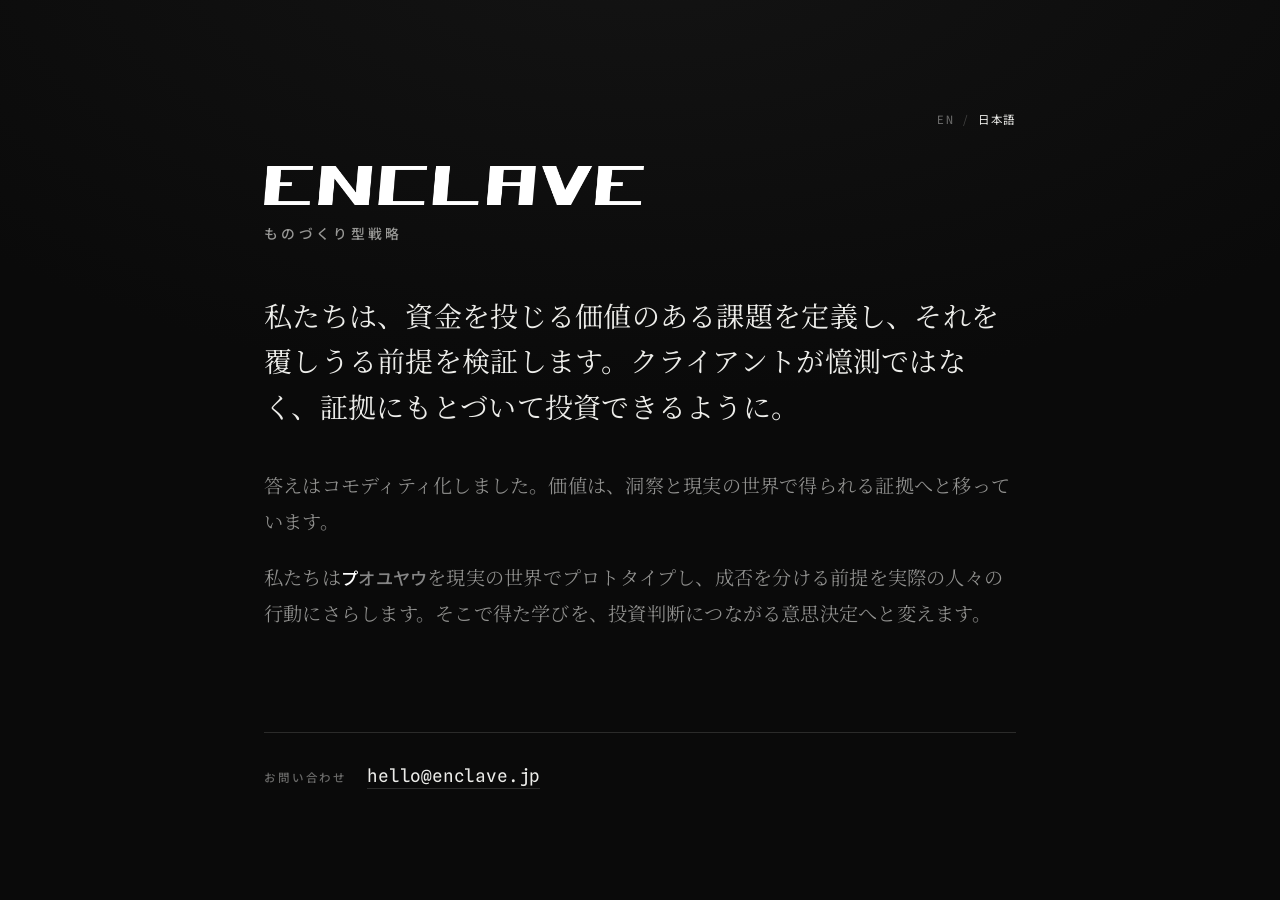
==== ja/index.html @ 2ed756b3 "Reframe the Japanese tagline around monozukuri 「つくって検証する戦略」leaned on the hiragana つくる that Japanese " ====
<!DOCTYPE html>
<html lang="ja">
<head>
  <meta charset="utf-8" />
  <meta name="viewport" content="width=device-width, initial-scale=1" />
  <title>ENCLAVE — 憶測ではなく、証拠にもとづく投資判断を</title>
  <meta name="description" content="ENCLAVEは、資金を投じる価値のある課題を定義し、それを覆しうる前提を検証します。憶測ではなく、証拠にもとづいて投資するために。" />

  <!-- Open Graph / social -->
  <meta property="og:type" content="website" />
  <meta property="og:title" content="ENCLAVE" />
  <meta property="og:description" content="憶測ではなく、証拠にもとづく投資判断を。" />
  <meta property="og:url" content="https://enclave.jp/ja/" />
  <meta property="og:image" content="https://enclave.jp/assets/enclavelogo-black.png" />
  <meta property="og:locale" content="ja_JP" />
  <meta property="og:locale:alternate" content="en" />
  <meta name="twitter:card" content="summary_large_image" />

  <link rel="canonical" href="https://enclave.jp/ja/" />
  <link rel="alternate" hreflang="en" href="https://enclave.jp/" />
  <link rel="alternate" hreflang="ja" href="https://enclave.jp/ja/" />
  <link rel="alternate" hreflang="x-default" href="https://enclave.jp/" />
  <link rel="icon" href="../favicon.svg" type="image/svg+xml" />

  <!-- Type: Fraunces / Space Grotesk / Spline Sans Mono for Latin,
       Noto Serif JP + Noto Sans JP for the Japanese copy. -->
  <link rel="preconnect" href="https://fonts.googleapis.com" />
  <link rel="preconnect" href="https://fonts.gstatic.com" crossorigin />
  <link href="https://fonts.googleapis.com/css2?family=Fraunces:ital,opsz,wght@0,9..144,340..460;1,9..144,340..460&family=Space+Grotesk:wght@500&family=Spline+Sans+Mono:wght@400;500&family=Noto+Serif+JP:wght@300;400&family=Noto+Sans+JP:wght@400;500&display=swap" rel="stylesheet" />

  <link rel="stylesheet" href="../assets/site.css" />
</head>
<body>
  <main>
    <nav class="lang" aria-label="言語">
      <a href="../" hreflang="en" lang="en">EN</a>
      <span class="sep" aria-hidden="true">/</span>
      <span class="current" aria-current="true">日本語</span>
    </nav>

    <img class="logo" src="../assets/enclavelogo-transparent-noborder.png" alt="ENCLAVE" width="1416" height="147" />
    <p class="tagline">ものづくり型戦略</p>

    <p class="lead">私たちは、資金を投じる価値のある課題を定義し、それを覆しうる前提を検証します。クライアントが憶測ではなく、証拠にもとづいて投資できるように。</p>

    <p class="support">答えはコモディティ化しました。価値は、洞察と現実の世界で得られる証拠へと移っています。</p>

    <p class="support">私たちは<span class="flap" aria-label="体験、プロダクト、提供価値、ブランド、ビジネスモデル" data-words="体験|プロダクト|提供価値|ブランド|ビジネスモデル" data-glyphs="アイウエオカキクケコサシスセソタチツテトナニヌネノハヒフヘホマミムメモヤユヨラリルレロワヲン〇◆◇■□">体験</span>を現実の世界でプロトタイプし、成否を分ける前提を実際の人々の行動にさらします。そこで得た学びを、投資判断につながる意思決定へと変えます。</p>

    <div class="contact">
      <span class="label">お問い合わせ</span>
      <a href="mailto:hello@enclave.jp">hello@enclave.jp</a>
    </div>
  </main>

  <script src="../assets/flap.js"></script>
</body>
</html>
---- assets/site.css ----
:root {
  --bg: #0a0a0a;
  --ink: #ededea;
  --ink-dim: rgba(237, 237, 234, 0.60);
  --ink-faint: rgba(237, 237, 234, 0.42);
  --rule: rgba(237, 237, 234, 0.14);
  --serif: "Fraunces", Georgia, "Times New Roman", serif;
  --sans: "Space Grotesk", "Helvetica Neue", Arial, sans-serif;
  --mono: "Spline Sans Mono", ui-monospace, "SF Mono", Menlo, monospace;
  --cjk-serif: "Noto Serif JP", "Hiragino Mincho ProN", "Yu Mincho", serif;
  --cjk-sans: "Noto Sans JP", "Hiragino Sans", "Yu Gothic", "Meiryo", sans-serif;
}

* { box-sizing: border-box; }

html { -webkit-text-size-adjust: 100%; }

body {
  margin: 0;
  min-height: 100dvh;
  display: flex;
  align-items: center;
  justify-content: center;
  padding: clamp(1.75rem, 5vw, 5rem);
  background: var(--bg);
  color: var(--ink);
  font-family: var(--serif);
  -webkit-font-smoothing: antialiased;
  text-rendering: optimizeLegibility;
  /* Faint radial lift so the black doesn't read as flat */
  background-image: radial-gradient(120% 90% at 50% -10%, #141414 0%, #0a0a0a 60%);
}

main {
  width: 100%;
  max-width: 47rem;
}

/* Language switcher — sits on the content column, not the viewport edge */
.lang {
  display: flex;
  justify-content: flex-end;
  align-items: baseline;
  gap: 0.55rem;
  margin: 0 0 clamp(1.5rem, 4vw, 2.25rem);
  font-family: var(--mono);
  font-size: 0.72rem;
  font-weight: 400;
  letter-spacing: 0.14em;
}

.lang a,
.lang .current {
  text-decoration: none;
  padding-bottom: 2px;
  border-bottom: 1px solid transparent;
}

.lang .current {
  color: var(--ink);
}

.lang a {
  color: var(--ink-faint);
  transition: color 160ms ease, border-color 160ms ease;
}

.lang a:hover,
.lang a:focus-visible {
  color: var(--ink);
  border-bottom-color: var(--rule);
}

.lang a:focus-visible {
  outline: 2px solid rgba(237, 237, 234, 0.6);
  outline-offset: 4px;
  border-radius: 1px;
}

.lang .sep {
  color: rgba(237, 237, 234, 0.24);
}

.lang :lang(ja) {
  font-family: var(--cjk-sans);
  letter-spacing: 0.06em;
}

.logo {
  display: block;
  width: clamp(230px, 44vw, 380px);
  height: auto;
  margin: 0 0 clamp(0.85rem, 2vw, 1.1rem);
}

.tagline {
  margin: 0 0 clamp(2.25rem, 5vw, 3.25rem);
  font-family: var(--sans);
  font-weight: 500;
  font-size: clamp(0.7rem, 0.66rem + 0.2vw, 0.82rem);
  letter-spacing: 0.2em;
  text-transform: uppercase;
  color: rgba(237, 237, 234, 0.62);
}

.lead {
  margin: 0;
  font-optical-sizing: auto;
  font-weight: 430;
  font-size: clamp(1.45rem, 1.1rem + 1.5vw, 2rem);
  line-height: 1.35;
  letter-spacing: -0.016em;
  color: var(--ink);
  text-wrap: pretty;
}

.support {
  margin: clamp(1.75rem, 3.5vw, 2.4rem) 0 0;
  font-weight: 380;
  font-size: clamp(1rem, 0.92rem + 0.5vw, 1.2rem);
  line-height: 1.55;
  letter-spacing: -0.006em;
  color: var(--ink-dim);
  text-wrap: pretty;
}

.support + .support {
  margin-top: clamp(1rem, 2vw, 1.3rem);
}

/* Exotic-ASCII scramble cycling word */
.flap {
  color: #fff;
  font-family: var(--mono);
  font-weight: 500;
  font-size: 0.9em;
  letter-spacing: 0;
  white-space: nowrap;
}
.flap .cell {
  display: inline-block;
  width: var(--cell-w, 1ch);
  text-align: center;
  vertical-align: baseline;
}
.flap .cell.scrambling {
  color: rgba(255, 255, 255, 0.5);
}

.contact {
  margin-top: clamp(2.75rem, 6vw, 4rem);
  padding-top: clamp(1.5rem, 3vw, 2rem);
  border-top: 1px solid var(--rule);
  font-family: var(--mono);
  display: flex;
  flex-wrap: wrap;
  align-items: baseline;
  gap: 0.5rem 1.25rem;
}

.contact .label {
  font-size: 0.72rem;
  font-weight: 500;
  letter-spacing: 0.18em;
  text-transform: uppercase;
  color: var(--ink-faint);
}

.contact a {
  font-size: clamp(0.95rem, 0.9rem + 0.3vw, 1.1rem);
  font-weight: 400;
  letter-spacing: -0.01em;
  color: var(--ink);
  text-decoration: none;
  border-bottom: 1px solid var(--rule);
  padding-bottom: 2px;
  transition: border-color 160ms ease, color 160ms ease;
}

.contact a:hover,
.contact a:focus-visible {
  color: #fff;
  border-color: rgba(237, 237, 234, 0.7);
}

.contact a:focus-visible {
  outline: 2px solid rgba(237, 237, 234, 0.6);
  outline-offset: 4px;
  border-radius: 1px;
}

@media (max-width: 30rem) {
  .contact { flex-direction: column; gap: 0.4rem; }
}

/* ---- Japanese ----------------------------------------------------------
   Latin faces stay first in each stack (the logo alt, the email, "EN"),
   with the Noto JP faces picking up every CJK codepoint behind them.
   CJK needs looser leading, no negative tracking, and full-width scramble
   cells instead of the half-width 1ch the mono face gives Latin. */
html[lang="ja"] {
  --serif: "Fraunces", "Noto Serif JP", Georgia, serif;
  --sans: "Space Grotesk", "Noto Sans JP", "Helvetica Neue", Arial, sans-serif;
  --mono: "Spline Sans Mono", "Noto Sans JP", ui-monospace, Menlo, monospace;
  --cell-w: 1em;
}

html[lang="ja"] .tagline {
  font-size: clamp(0.74rem, 0.7rem + 0.2vw, 0.86rem);
  letter-spacing: 0.24em;
}

html[lang="ja"] .lead {
  font-weight: 400;
  font-size: clamp(1.3rem, 1rem + 1.3vw, 1.75rem);
  line-height: 1.62;
  letter-spacing: 0.01em;
  line-break: strict;
}

html[lang="ja"] .support {
  font-weight: 350;
  line-height: 1.85;
  letter-spacing: 0.012em;
  line-break: strict;
}

html[lang="ja"] .contact .label {
  font-family: var(--cjk-sans);
  letter-spacing: 0.16em;
}
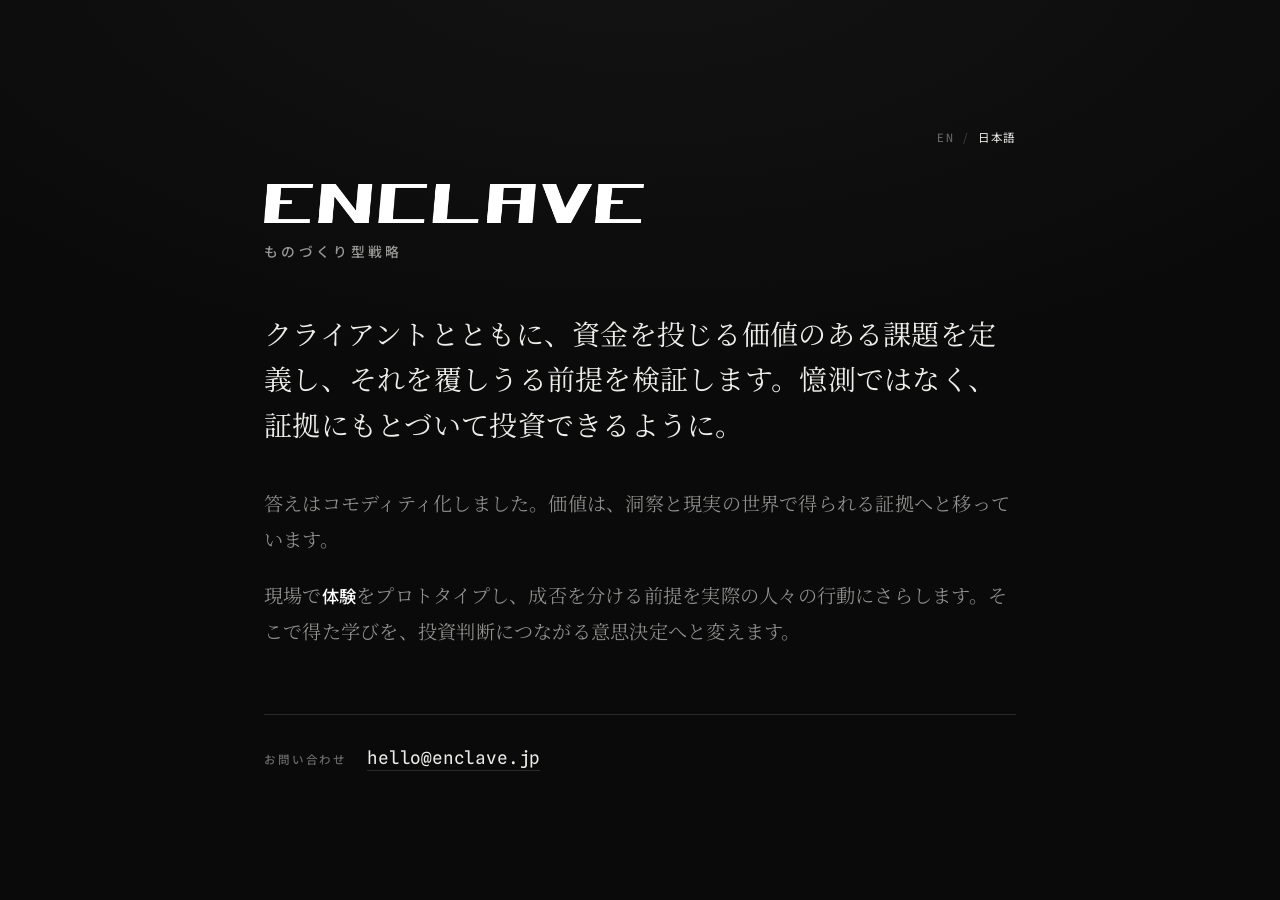
==== commit bc0f5883: "Drop 私たちは from the Japanese copy Japanese is pro-drop; a native corporate page carries the voice in " ====
--- a/ja/index.html
+++ b/ja/index.html
@@ -41,11 +41,11 @@
     <img class="logo" src="../assets/enclavelogo-transparent-noborder.png" alt="ENCLAVE" width="1416" height="147" />
     <p class="tagline">ものづくり型戦略</p>
 
-    <p class="lead">私たちは、資金を投じる価値のある課題を定義し、それを覆しうる前提を検証します。クライアントが憶測ではなく、証拠にもとづいて投資できるように。</p>
+    <p class="lead">クライアントとともに、資金を投じる価値のある課題を定義し、それを覆しうる前提を検証します。憶測ではなく、証拠にもとづいて投資できるように。</p>
 
     <p class="support">答えはコモディティ化しました。価値は、洞察と現実の世界で得られる証拠へと移っています。</p>
 
-    <p class="support">私たちは<span class="flap" aria-label="体験、プロダクト、提供価値、ブランド、ビジネスモデル" data-words="体験|プロダクト|提供価値|ブランド|ビジネスモデル" data-glyphs="アイウエオカキクケコサシスセソタチツテトナニヌネノハヒフヘホマミムメモヤユヨラリルレロワヲン〇◆◇■□">体験</span>を現実の世界でプロトタイプし、成否を分ける前提を実際の人々の行動にさらします。そこで得た学びを、投資判断につながる意思決定へと変えます。</p>
+    <p class="support">現場で<span class="flap" aria-label="体験、プロダクト、提供価値、ブランド、ビジネスモデル" data-words="体験|プロダクト|提供価値|ブランド|ビジネスモデル" data-glyphs="アイウエオカキクケコサシスセソタチツテトナニヌネノハヒフヘホマミムメモヤユヨラリルレロワヲン〇◆◇■□">体験</span>をプロトタイプし、成否を分ける前提を実際の人々の行動にさらします。そこで得た学びを、投資判断につながる意思決定へと変えます。</p>
 
     <div class="contact">
       <span class="label">お問い合わせ</span>
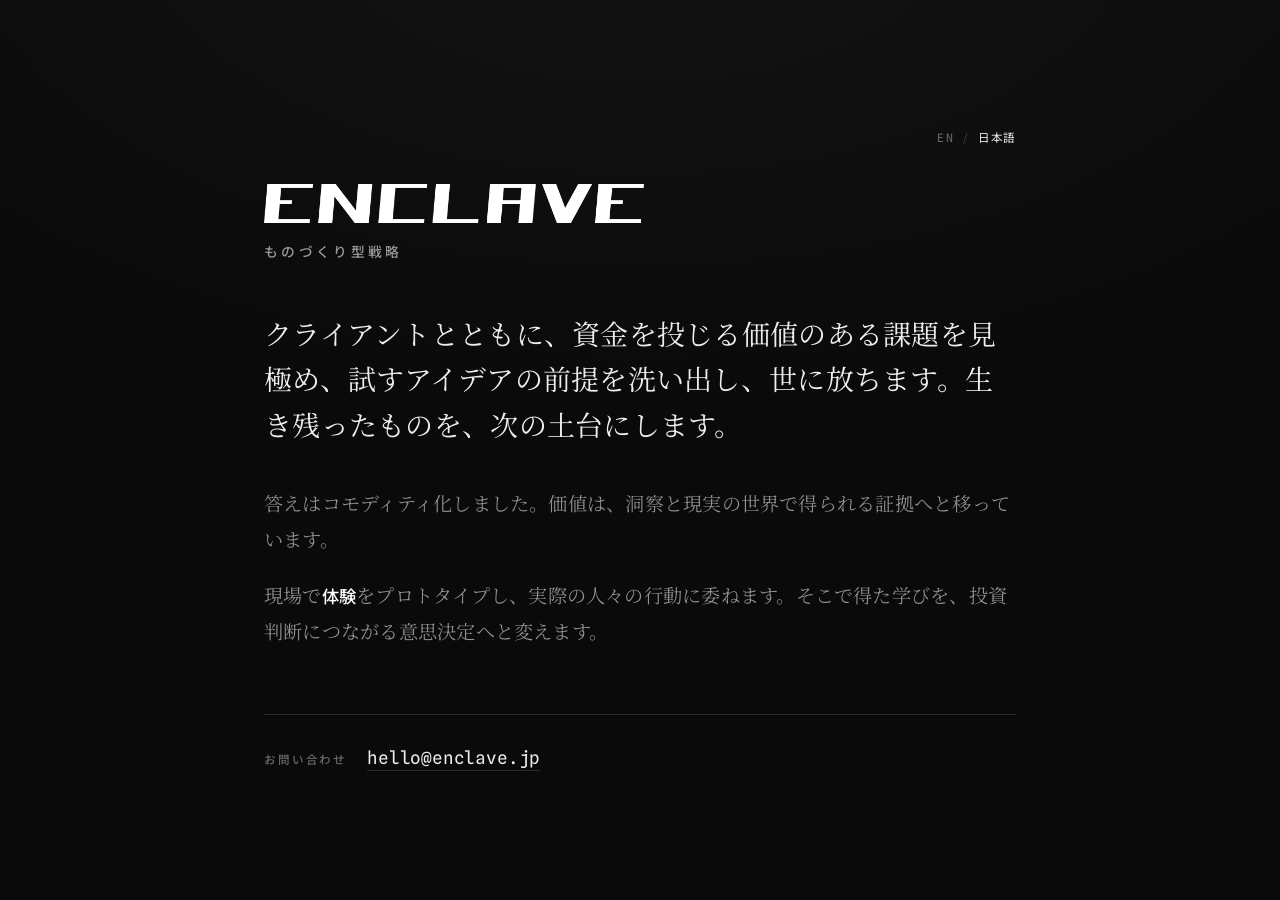
==== commit c1dc4af0: "Rewrite the lead around selection The old lead said we "define the problems worth funding and test w" ====
--- a/ja/index.html
+++ b/ja/index.html
@@ -4,12 +4,12 @@
   <meta charset="utf-8" />
   <meta name="viewport" content="width=device-width, initial-scale=1" />
   <title>ENCLAVE — 憶測ではなく、証拠にもとづく投資判断を</title>
-  <meta name="description" content="ENCLAVEは、資金を投じる価値のある課題を定義し、それを覆しうる前提を検証します。憶測ではなく、証拠にもとづいて投資するために。" />
+  <meta name="description" content="ENCLAVEは、資金を投じる価値のある課題を見極め、試すアイデアの前提を洗い出し、世に放ちます。生き残ったものを、次の土台にします。" />
 
   <!-- Open Graph / social -->
   <meta property="og:type" content="website" />
   <meta property="og:title" content="ENCLAVE" />
-  <meta property="og:description" content="憶測ではなく、証拠にもとづく投資判断を。" />
+  <meta property="og:description" content="アイデアの前提を世に放ち、生き残ったものを次の土台に。" />
   <meta property="og:url" content="https://enclave.jp/ja/" />
   <meta property="og:image" content="https://enclave.jp/assets/enclavelogo-black.png" />
   <meta property="og:locale" content="ja_JP" />
@@ -41,11 +41,11 @@
     <img class="logo" src="../assets/enclavelogo-transparent-noborder.png" alt="ENCLAVE" width="1416" height="147" />
     <p class="tagline">ものづくり型戦略</p>
 
-    <p class="lead">クライアントとともに、資金を投じる価値のある課題を定義し、それを覆しうる前提を検証します。憶測ではなく、証拠にもとづいて投資できるように。</p>
+    <p class="lead">クライアントとともに、資金を投じる価値のある課題を見極め、試すアイデアの前提を洗い出し、世に放ちます。生き残ったものを、次の土台にします。</p>
 
     <p class="support">答えはコモディティ化しました。価値は、洞察と現実の世界で得られる証拠へと移っています。</p>
 
-    <p class="support">現場で<span class="flap" aria-label="体験、プロダクト、提供価値、ブランド、ビジネスモデル" data-words="体験|プロダクト|提供価値|ブランド|ビジネスモデル" data-glyphs="アイウエオカキクケコサシスセソタチツテトナニヌネノハヒフヘホマミムメモヤユヨラリルレロワヲン〇◆◇■□">体験</span>をプロトタイプし、成否を分ける前提を実際の人々の行動にさらします。そこで得た学びを、投資判断につながる意思決定へと変えます。</p>
+    <p class="support">現場で<span class="flap" aria-label="体験、プロダクト、提供価値、ブランド、ビジネスモデル" data-words="体験|プロダクト|提供価値|ブランド|ビジネスモデル" data-glyphs="アイウエオカキクケコサシスセソタチツテトナニヌネノハヒフヘホマミムメモヤユヨラリルレロワヲン〇◆◇■□">体験</span>をプロトタイプし、実際の人々の行動に委ねます。そこで得た学びを、投資判断につながる意思決定へと変えます。</p>
 
     <div class="contact">
       <span class="label">お問い合わせ</span>
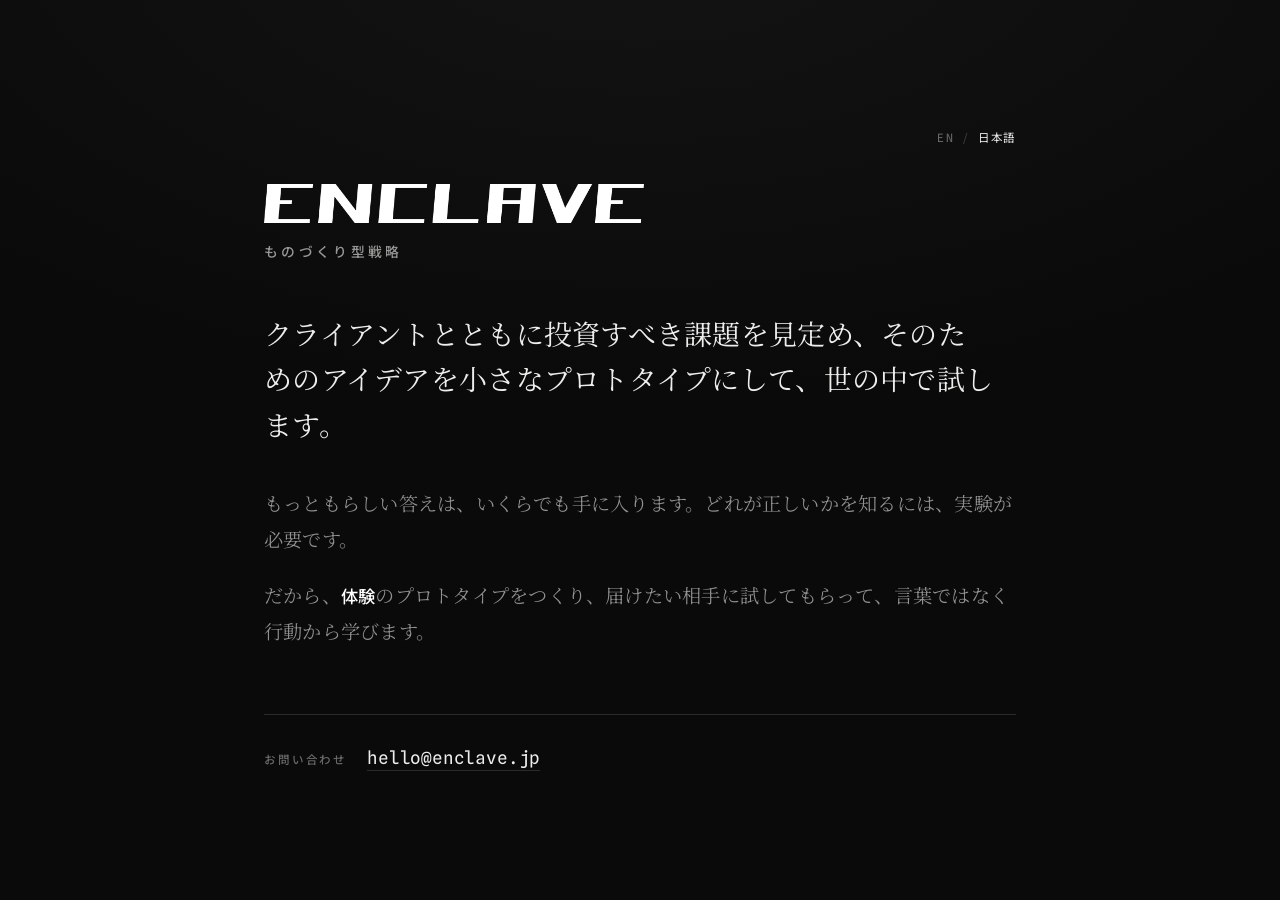
==== commit ddf9abc1: "Rewrite the copy in a plainer voice The previous pass read as a stack of slogans: alliteration, a tr" ====
--- a/ja/index.html
+++ b/ja/index.html
@@ -4,12 +4,12 @@
   <meta charset="utf-8" />
   <meta name="viewport" content="width=device-width, initial-scale=1" />
   <title>ENCLAVE — 憶測ではなく、証拠にもとづく投資判断を</title>
-  <meta name="description" content="ENCLAVEは、資金を投じる価値のある課題を見極め、試すアイデアの前提を洗い出し、世に放ちます。生き残ったものを、次の土台にします。" />
+  <meta name="description" content="ENCLAVEは、クライアントとともに投資すべき課題を見定め、そのためのアイデアを小さなプロトタイプにして、世の中で試します。" />
 
   <!-- Open Graph / social -->
   <meta property="og:type" content="website" />
   <meta property="og:title" content="ENCLAVE" />
-  <meta property="og:description" content="アイデアの前提を世に放ち、生き残ったものを次の土台に。" />
+  <meta property="og:description" content="もっともらしい答えは、いくらでも手に入ります。どれが正しいかを知るには、実験が必要です。" />
   <meta property="og:url" content="https://enclave.jp/ja/" />
   <meta property="og:image" content="https://enclave.jp/assets/enclavelogo-black.png" />
   <meta property="og:locale" content="ja_JP" />
@@ -41,11 +41,11 @@
     <img class="logo" src="../assets/enclavelogo-transparent-noborder.png" alt="ENCLAVE" width="1416" height="147" />
     <p class="tagline">ものづくり型戦略</p>
 
-    <p class="lead">クライアントとともに、資金を投じる価値のある課題を見極め、試すアイデアの前提を洗い出し、世に放ちます。生き残ったものを、次の土台にします。</p>
+    <p class="lead">クライアントとともに投資すべき課題を見定め、そのためのアイデアを小さなプロトタイプにして、世の中で試します。</p>
 
-    <p class="support">答えはコモディティ化しました。価値は、洞察と現実の世界で得られる証拠へと移っています。</p>
+    <p class="support">もっともらしい答えは、いくらでも手に入ります。どれが正しいかを知るには、実験が必要です。</p>
 
-    <p class="support">現場で<span class="flap" aria-label="体験、プロダクト、提供価値、ブランド、ビジネスモデル" data-words="体験|プロダクト|提供価値|ブランド|ビジネスモデル" data-glyphs="アイウエオカキクケコサシスセソタチツテトナニヌネノハヒフヘホマミムメモヤユヨラリルレロワヲン〇◆◇■□">体験</span>をプロトタイプし、実際の人々の行動に委ねます。そこで得た学びを、投資判断につながる意思決定へと変えます。</p>
+    <p class="support">だから、<span class="flap" aria-label="体験、プロダクト、提供価値、ブランド、ビジネスモデル" data-words="体験|プロダクト|提供価値|ブランド|ビジネスモデル" data-glyphs="アイウエオカキクケコサシスセソタチツテトナニヌネノハヒフヘホマミムメモヤユヨラリルレロワヲン〇◆◇■□">体験</span>のプロトタイプをつくり、届けたい相手に試してもらって、言葉ではなく行動から学びます。</p>
 
     <div class="contact">
       <span class="label">お問い合わせ</span>
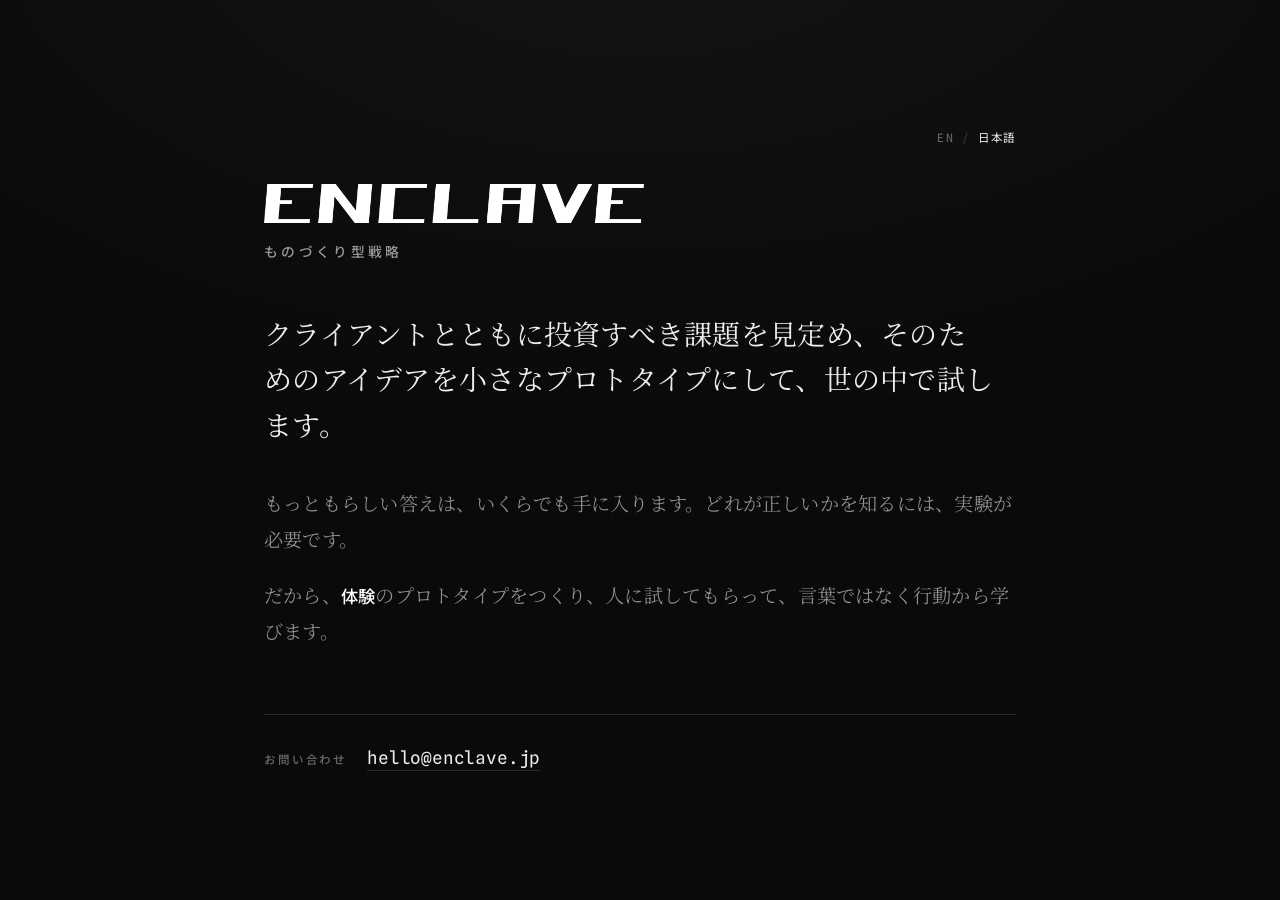
==== commit e8aa6c67: "Simplify the closing line "The people they're for" becomes plain "people": the sentence already says" ====
--- a/ja/index.html
+++ b/ja/index.html
@@ -45,7 +45,7 @@
 
     <p class="support">もっともらしい答えは、いくらでも手に入ります。どれが正しいかを知るには、実験が必要です。</p>
 
-    <p class="support">だから、<span class="flap" aria-label="体験、プロダクト、提供価値、ブランド、ビジネスモデル" data-words="体験|プロダクト|提供価値|ブランド|ビジネスモデル" data-glyphs="アイウエオカキクケコサシスセソタチツテトナニヌネノハヒフヘホマミムメモヤユヨラリルレロワヲン〇◆◇■□">体験</span>のプロトタイプをつくり、届けたい相手に試してもらって、言葉ではなく行動から学びます。</p>
+    <p class="support">だから、<span class="flap" aria-label="体験、プロダクト、提供価値、ブランド、ビジネスモデル" data-words="体験|プロダクト|提供価値|ブランド|ビジネスモデル" data-glyphs="アイウエオカキクケコサシスセソタチツテトナニヌネノハヒフヘホマミムメモヤユヨラリルレロワヲン〇◆◇■□">体験</span>のプロトタイプをつくり、人に試してもらって、言葉ではなく行動から学びます。</p>
 
     <div class="contact">
       <span class="label">お問い合わせ</span>
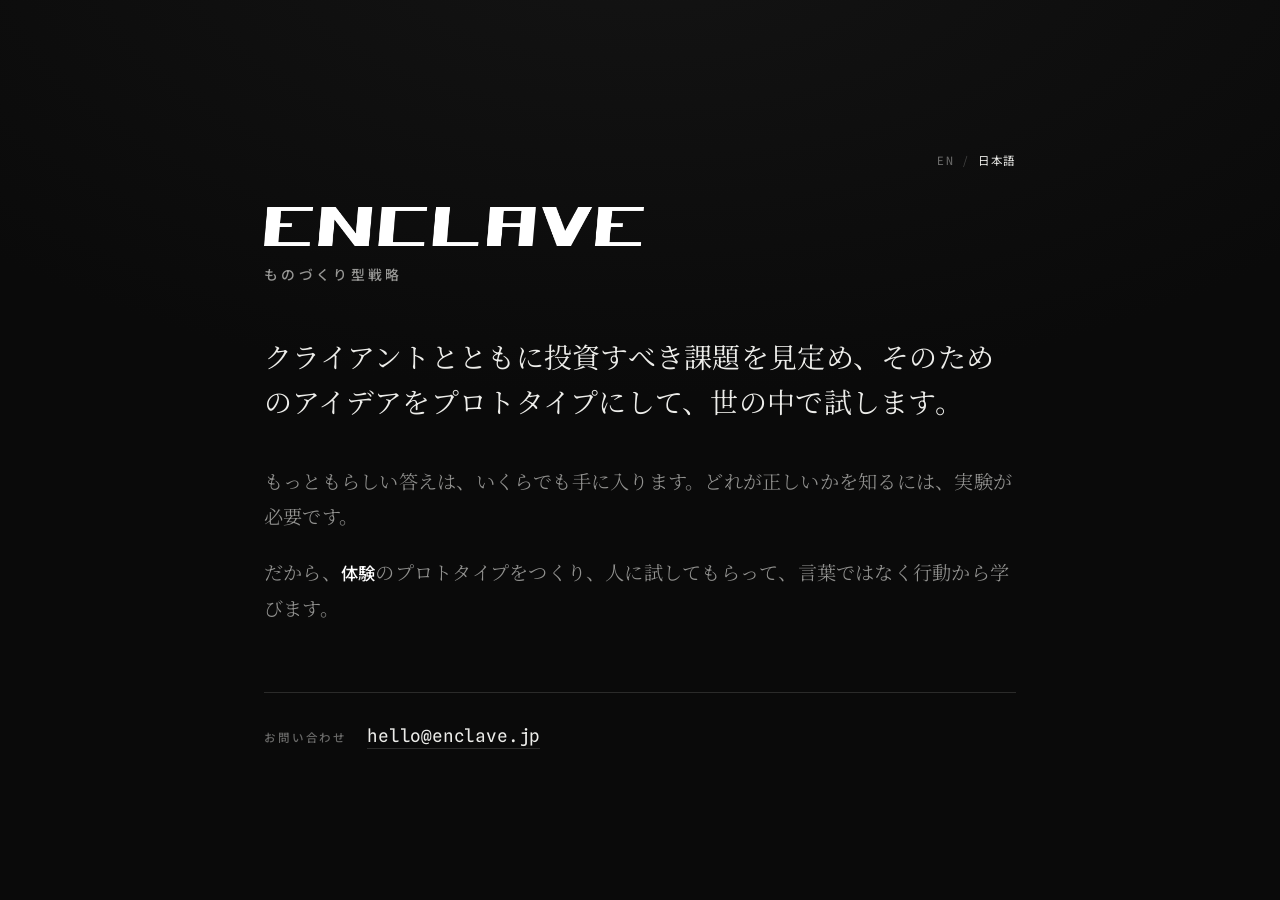
==== commit 7e47697d: "Drop "small" from the lead It undersold the work; "prototypes" already carries the sense of somethin" ====
--- a/ja/index.html
+++ b/ja/index.html
@@ -4,7 +4,7 @@
   <meta charset="utf-8" />
   <meta name="viewport" content="width=device-width, initial-scale=1" />
   <title>ENCLAVE — 憶測ではなく、証拠にもとづく投資判断を</title>
-  <meta name="description" content="ENCLAVEは、クライアントとともに投資すべき課題を見定め、そのためのアイデアを小さなプロトタイプにして、世の中で試します。" />
+  <meta name="description" content="ENCLAVEは、クライアントとともに投資すべき課題を見定め、そのためのアイデアをプロトタイプにして、世の中で試します。" />
 
   <!-- Open Graph / social -->
   <meta property="og:type" content="website" />
@@ -41,7 +41,7 @@
     <img class="logo" src="../assets/enclavelogo-transparent-noborder.png" alt="ENCLAVE" width="1416" height="147" />
     <p class="tagline">ものづくり型戦略</p>
 
-    <p class="lead">クライアントとともに投資すべき課題を見定め、そのためのアイデアを小さなプロトタイプにして、世の中で試します。</p>
+    <p class="lead">クライアントとともに投資すべき課題を見定め、そのためのアイデアをプロトタイプにして、世の中で試します。</p>
 
     <p class="support">もっともらしい答えは、いくらでも手に入ります。どれが正しいかを知るには、実験が必要です。</p>
 
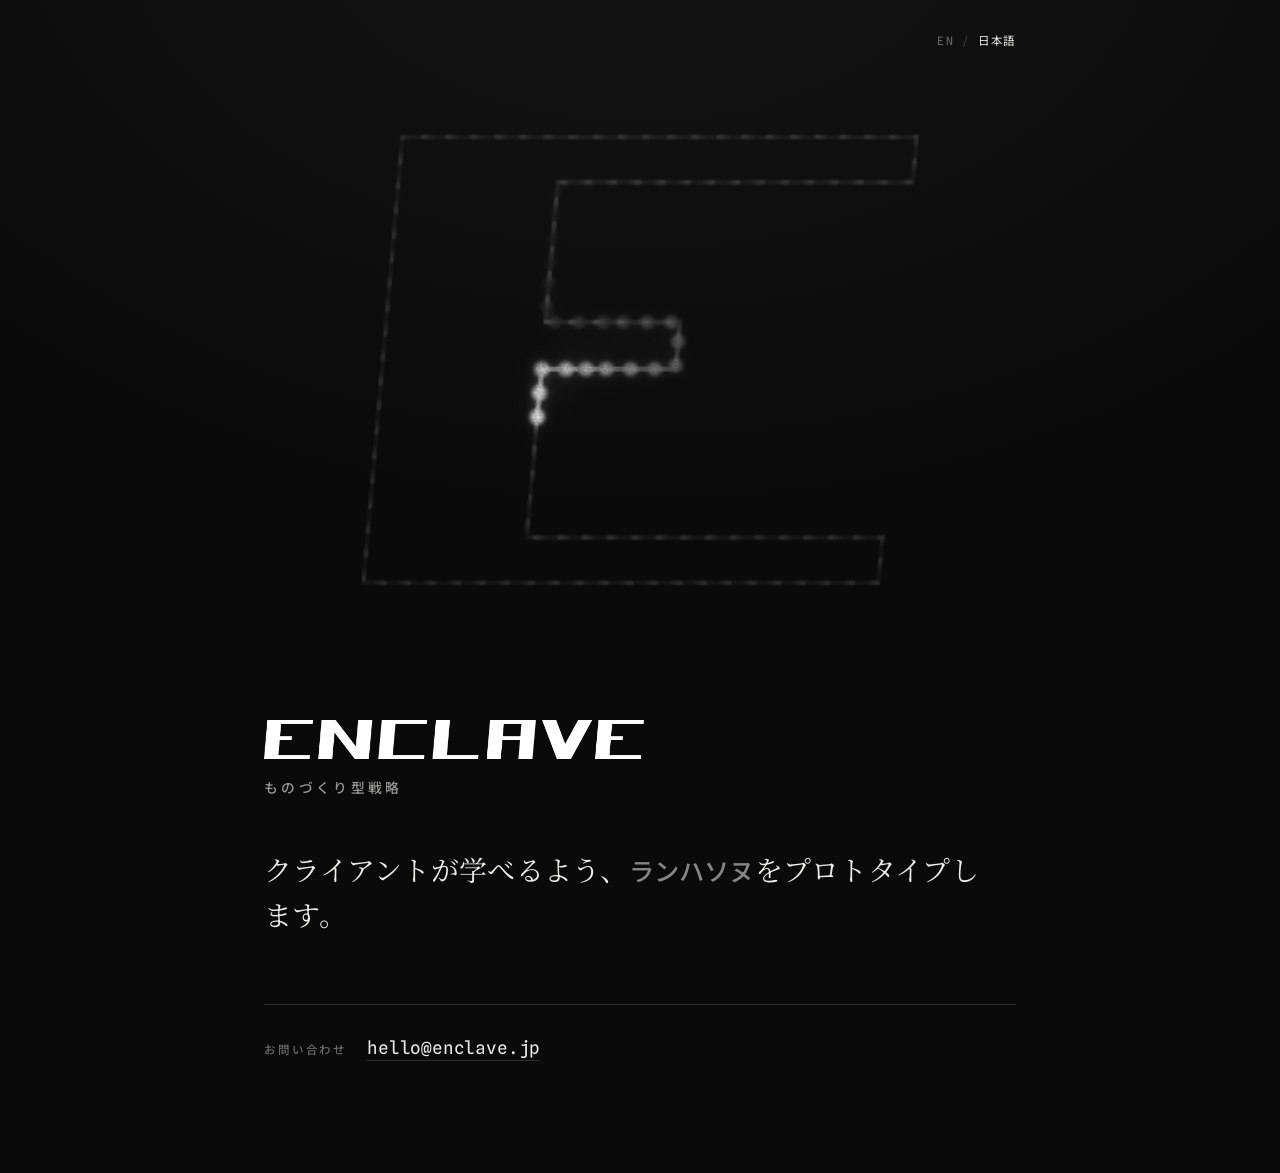
==== commit 2f27db81: "Lead with a burning E The first screen is now a single large E, traced from the wordmark so it carri" ====
--- a/ja/index.html
+++ b/ja/index.html
@@ -3,13 +3,13 @@
 <head>
   <meta charset="utf-8" />
   <meta name="viewport" content="width=device-width, initial-scale=1" />
-  <title>ENCLAVE — 憶測ではなく、証拠にもとづく投資判断を</title>
-  <meta name="description" content="ENCLAVEは、クライアントとともに投資すべき課題を見定め、そのためのアイデアをプロトタイプにして、世の中で試します。" />
+  <title>ENCLAVE — ものづくり型戦略</title>
+  <meta name="description" content="ENCLAVEは、クライアントが学べるよう、体験・プロダクト・提供価値・ブランド・ビジネスモデルをプロトタイプします。" />
 
   <!-- Open Graph / social -->
   <meta property="og:type" content="website" />
   <meta property="og:title" content="ENCLAVE" />
-  <meta property="og:description" content="もっともらしい答えは、いくらでも手に入ります。どれが正しいかを知るには、実験が必要です。" />
+  <meta property="og:description" content="クライアントが学べるよう、体験・プロダクト・提供価値・ブランド・ビジネスモデルをプロトタイプします。" />
   <meta property="og:url" content="https://enclave.jp/ja/" />
   <meta property="og:image" content="https://enclave.jp/assets/enclavelogo-black.png" />
   <meta property="og:locale" content="ja_JP" />
@@ -31,21 +31,24 @@
   <link rel="stylesheet" href="../assets/site.css" />
 </head>
 <body>
-  <main>
+  <header class="top">
     <nav class="lang" aria-label="言語">
       <a href="../" hreflang="en" lang="en">EN</a>
       <span class="sep" aria-hidden="true">/</span>
       <span class="current" aria-current="true">日本語</span>
     </nav>
+  </header>
 
+  <div class="hero" aria-hidden="true">
+    <canvas id="ember"></canvas>
+    <svg class="e-still" viewBox="-2 -2 186.26 151" aria-hidden="true"><polygon points="12.86,0 182.26,0 180.95,15 64.05,15 60.03,61 104.23,61 102.87,76.5 58.67,76.5 53.81,132 170.91,132 169.6,147 0,147" fill="none" stroke="currentColor" stroke-width="1.2" vector-effect="non-scaling-stroke" /></svg>
+  </div>
+
+  <main>
     <img class="logo" src="../assets/enclavelogo-transparent-noborder.png" alt="ENCLAVE" width="1416" height="147" />
     <p class="tagline">ものづくり型戦略</p>
 
-    <p class="lead">クライアントとともに投資すべき課題を見定め、そのためのアイデアをプロトタイプにして、世の中で試します。</p>
-
-    <p class="support">もっともらしい答えは、いくらでも手に入ります。どれが正しいかを知るには、実験が必要です。</p>
-
-    <p class="support">だから、<span class="flap" aria-label="体験、プロダクト、提供価値、ブランド、ビジネスモデル" data-words="体験|プロダクト|提供価値|ブランド|ビジネスモデル" data-glyphs="アイウエオカキクケコサシスセソタチツテトナニヌネノハヒフヘホマミムメモヤユヨラリルレロワヲン〇◆◇■□">体験</span>のプロトタイプをつくり、人に試してもらって、言葉ではなく行動から学びます。</p>
+    <p class="lead">クライアントが学べるよう、<span class="flap" aria-label="体験、プロダクト、提供価値、ブランド、ビジネスモデル" data-words="体験|プロダクト|提供価値|ブランド|ビジネスモデル" data-glyphs="アイウエオカキクケコサシスセソタチツテトナニヌネノハヒフヘホマミムメモヤユヨラリルレロワヲン〇◆◇■□">体験</span>をプロトタイプします。</p>
 
     <div class="contact">
       <span class="label">お問い合わせ</span>
@@ -54,5 +57,6 @@
   </main>
 
   <script src="../assets/flap.js"></script>
+  <script src="../assets/ember.js"></script>
 </body>
 </html>
--- a/assets/site.css
+++ b/assets/site.css
@@ -9,6 +9,8 @@
   --mono: "Spline Sans Mono", ui-monospace, "SF Mono", Menlo, monospace;
   --cjk-serif: "Noto Serif JP", "Hiragino Mincho ProN", "Yu Mincho", serif;
   --cjk-sans: "Noto Sans JP", "Hiragino Sans", "Yu Gothic", "Meiryo", sans-serif;
+  --gutter: clamp(1.75rem, 5vw, 5rem);
+  --column: 47rem;
 }
 
 * { box-sizing: border-box; }
@@ -17,11 +19,6 @@
 
 body {
   margin: 0;
-  min-height: 100dvh;
-  display: flex;
-  align-items: center;
-  justify-content: center;
-  padding: clamp(1.75rem, 5vw, 5rem);
   background: var(--bg);
   color: var(--ink);
   font-family: var(--serif);
@@ -31,18 +28,58 @@
   background-image: radial-gradient(120% 90% at 50% -10%, #141414 0%, #0a0a0a 60%);
 }
 
+/* The burning E fills the first screen; the wordmark and the line sit below,
+   their top edge just showing so the page reads as more than one screen. */
+.hero {
+  position: relative;
+  /* On portrait phones the E is width-bound, so the height follows the width. */
+  height: min(80svh, 125vw);
+  min-height: 22rem;
+}
+
+.hero canvas {
+  position: absolute;
+  inset: 0;
+  width: 100%;
+  height: 100%;
+  display: block;
+}
+
+/* Without WebGL (or JS) the E is a still outline. */
+.e-still {
+  position: absolute;
+  top: 50%;
+  left: 50%;
+  width: min(74vw, 61svh);
+  height: auto;
+  transform: translate(-50%, -50%);
+  color: rgba(237, 237, 234, 0.5);
+}
+.has-ember .e-still { display: none; }
+
 main {
-  width: 100%;
-  max-width: 47rem;
-}
-
-/* Language switcher — sits on the content column, not the viewport edge */
+  max-width: calc(var(--column) + 2 * var(--gutter));
+  margin: 0 auto;
+  padding: 0 var(--gutter) clamp(4rem, 10vw, 7rem);
+}
+
+/* Language switcher — over the hero, on the content column's right edge */
+.top {
+  position: absolute;
+  top: 0;
+  left: 0;
+  right: 0;
+  z-index: 2;
+}
+
 .lang {
   display: flex;
   justify-content: flex-end;
   align-items: baseline;
   gap: 0.55rem;
-  margin: 0 0 clamp(1.5rem, 4vw, 2.25rem);
+  max-width: calc(var(--column) + 2 * var(--gutter));
+  margin: 0 auto;
+  padding: clamp(1.25rem, 3vw, 2rem) var(--gutter) 0;
   font-family: var(--mono);
   font-size: 0.72rem;
   font-weight: 400;
@@ -112,20 +149,6 @@
   letter-spacing: -0.016em;
   color: var(--ink);
   text-wrap: pretty;
-}
-
-.support {
-  margin: clamp(1.75rem, 3.5vw, 2.4rem) 0 0;
-  font-weight: 380;
-  font-size: clamp(1rem, 0.92rem + 0.5vw, 1.2rem);
-  line-height: 1.55;
-  letter-spacing: -0.006em;
-  color: var(--ink-dim);
-  text-wrap: pretty;
-}
-
-.support + .support {
-  margin-top: clamp(1rem, 2vw, 1.3rem);
 }
 
 /* Exotic-ASCII scramble cycling word */
@@ -218,13 +241,6 @@
   line-break: strict;
 }
 
-html[lang="ja"] .support {
-  font-weight: 350;
-  line-height: 1.85;
-  letter-spacing: 0.012em;
-  line-break: strict;
-}
-
 html[lang="ja"] .contact .label {
   font-family: var(--cjk-sans);
   letter-spacing: 0.16em;
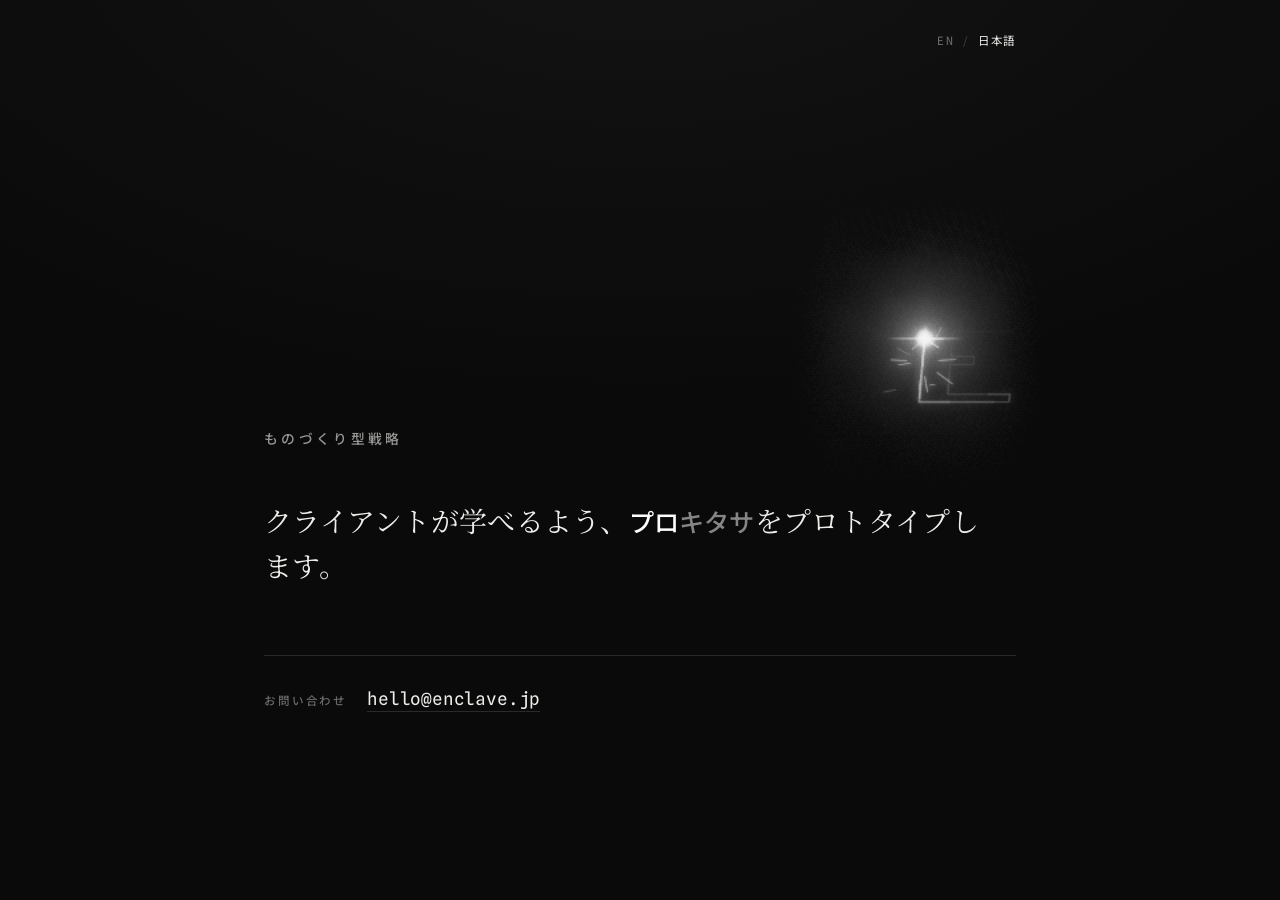
==== commit 7a0d9e4f: "Draw the whole wordmark with one laser The big E is gone. The laser now traces every letter of the l" ====
--- a/ja/index.html
+++ b/ja/index.html
@@ -29,6 +29,12 @@
   <link href="https://fonts.googleapis.com/css2?family=Fraunces:ital,opsz,wght@0,9..144,340..460;1,9..144,340..460&family=Space+Grotesk:wght@500&family=Spline+Sans+Mono:wght@400;500&family=Noto+Serif+JP:wght@300;400&family=Noto+Sans+JP:wght@400;500&display=swap" rel="stylesheet" />
 
   <link rel="stylesheet" href="../assets/site.css" />
+  <!-- Decided before first paint, so the still logo never flashes up before
+       the laser starts drawing it. ember.js takes the class off if WebGL fails. -->
+  <script>
+    if ("WebGLRenderingContext" in window && !matchMedia("(prefers-reduced-motion: reduce)").matches)
+      document.documentElement.classList.add("has-ember");
+  </script>
 </head>
 <body>
   <header class="top">
@@ -39,13 +45,10 @@
     </nav>
   </header>
 
-  <div class="hero" aria-hidden="true">
-    <canvas id="ember"></canvas>
-    <svg class="e-still" viewBox="-2 -2 186.26 151" aria-hidden="true"><polygon points="12.86,0 182.26,0 180.95,15 64.05,15 60.03,61 104.23,61 102.87,76.5 58.67,76.5 53.81,132 170.91,132 169.6,147 0,147" fill="none" stroke="currentColor" stroke-width="1.2" vector-effect="non-scaling-stroke" /></svg>
-  </div>
+  <div class="hero" aria-hidden="true"><canvas id="ember"></canvas></div>
 
   <main>
-    <img class="logo" src="../assets/enclavelogo-transparent-noborder.png" alt="ENCLAVE" width="1416" height="147" />
+    <h1 class="mark"><img src="../assets/enclavelogo-transparent-noborder.png" alt="ENCLAVE" width="1416" height="147" /></h1>
     <p class="tagline">ものづくり型戦略</p>
 
     <p class="lead">クライアントが学べるよう、<span class="flap" aria-label="体験、プロダクト、提供価値、ブランド、ビジネスモデル" data-words="体験|プロダクト|提供価値|ブランド|ビジネスモデル" data-glyphs="アイウエオカキクケコサシスセソタチツテトナニヌネノハヒフヘホマミムメモヤユヨラリルレロワヲン〇◆◇■□">体験</span>をプロトタイプします。</p>
--- a/assets/site.css
+++ b/assets/site.css
@@ -19,6 +19,7 @@
 
 body {
   margin: 0;
+  min-height: 100dvh;  /* or the background gradient repeats below short pages */
   background: var(--bg);
   color: var(--ink);
   font-family: var(--serif);
@@ -28,39 +29,30 @@
   background-image: radial-gradient(120% 90% at 50% -10%, #141414 0%, #0a0a0a 60%);
 }
 
-/* The burning E fills the first screen; the wordmark and the line sit below,
-   their top edge just showing so the page reads as more than one screen. */
+/* The laser's canvas sits behind the first screen. It draws the wordmark
+   over the .mark below, which keeps the logo's place in the layout. */
 .hero {
-  position: relative;
-  /* On portrait phones the E is width-bound, so the height follows the width. */
-  height: min(80svh, 125vw);
-  min-height: 22rem;
+  position: absolute;
+  top: 0;
+  left: 0;
+  width: 100%;
+  height: 100svh;
+  min-height: 34rem;
+  pointer-events: none;
 }
 
 .hero canvas {
-  position: absolute;
-  inset: 0;
+  display: block;
   width: 100%;
   height: 100%;
-  display: block;
-}
-
-/* Without WebGL (or JS) the E is a still outline. */
-.e-still {
-  position: absolute;
-  top: 50%;
-  left: 50%;
-  width: min(74vw, 61svh);
-  height: auto;
-  transform: translate(-50%, -50%);
-  color: rgba(237, 237, 234, 0.5);
-}
-.has-ember .e-still { display: none; }
+}
 
 main {
+  position: relative;
+  z-index: 1;
   max-width: calc(var(--column) + 2 * var(--gutter));
   margin: 0 auto;
-  padding: 0 var(--gutter) clamp(4rem, 10vw, 7rem);
+  padding: clamp(8rem, 36svh, 22rem) var(--gutter) clamp(4rem, 10vw, 7rem);
 }
 
 /* Language switcher — over the hero, on the content column's right edge */
@@ -123,12 +115,18 @@
   letter-spacing: 0.06em;
 }
 
-.logo {
+/* The wordmark spans the column. While the laser draws it, the image only
+   holds its place (and its alt text); without WebGL, or with reduced motion,
+   it shows. */
+.mark {
+  margin: 0 0 clamp(1.1rem, 2.6vw, 1.6rem);
+}
+.mark img {
   display: block;
-  width: clamp(230px, 44vw, 380px);
+  width: 100%;
   height: auto;
-  margin: 0 0 clamp(0.85rem, 2vw, 1.1rem);
-}
+}
+.has-ember .mark img { opacity: 0; }
 
 .tagline {
   margin: 0 0 clamp(2.25rem, 5vw, 3.25rem);
